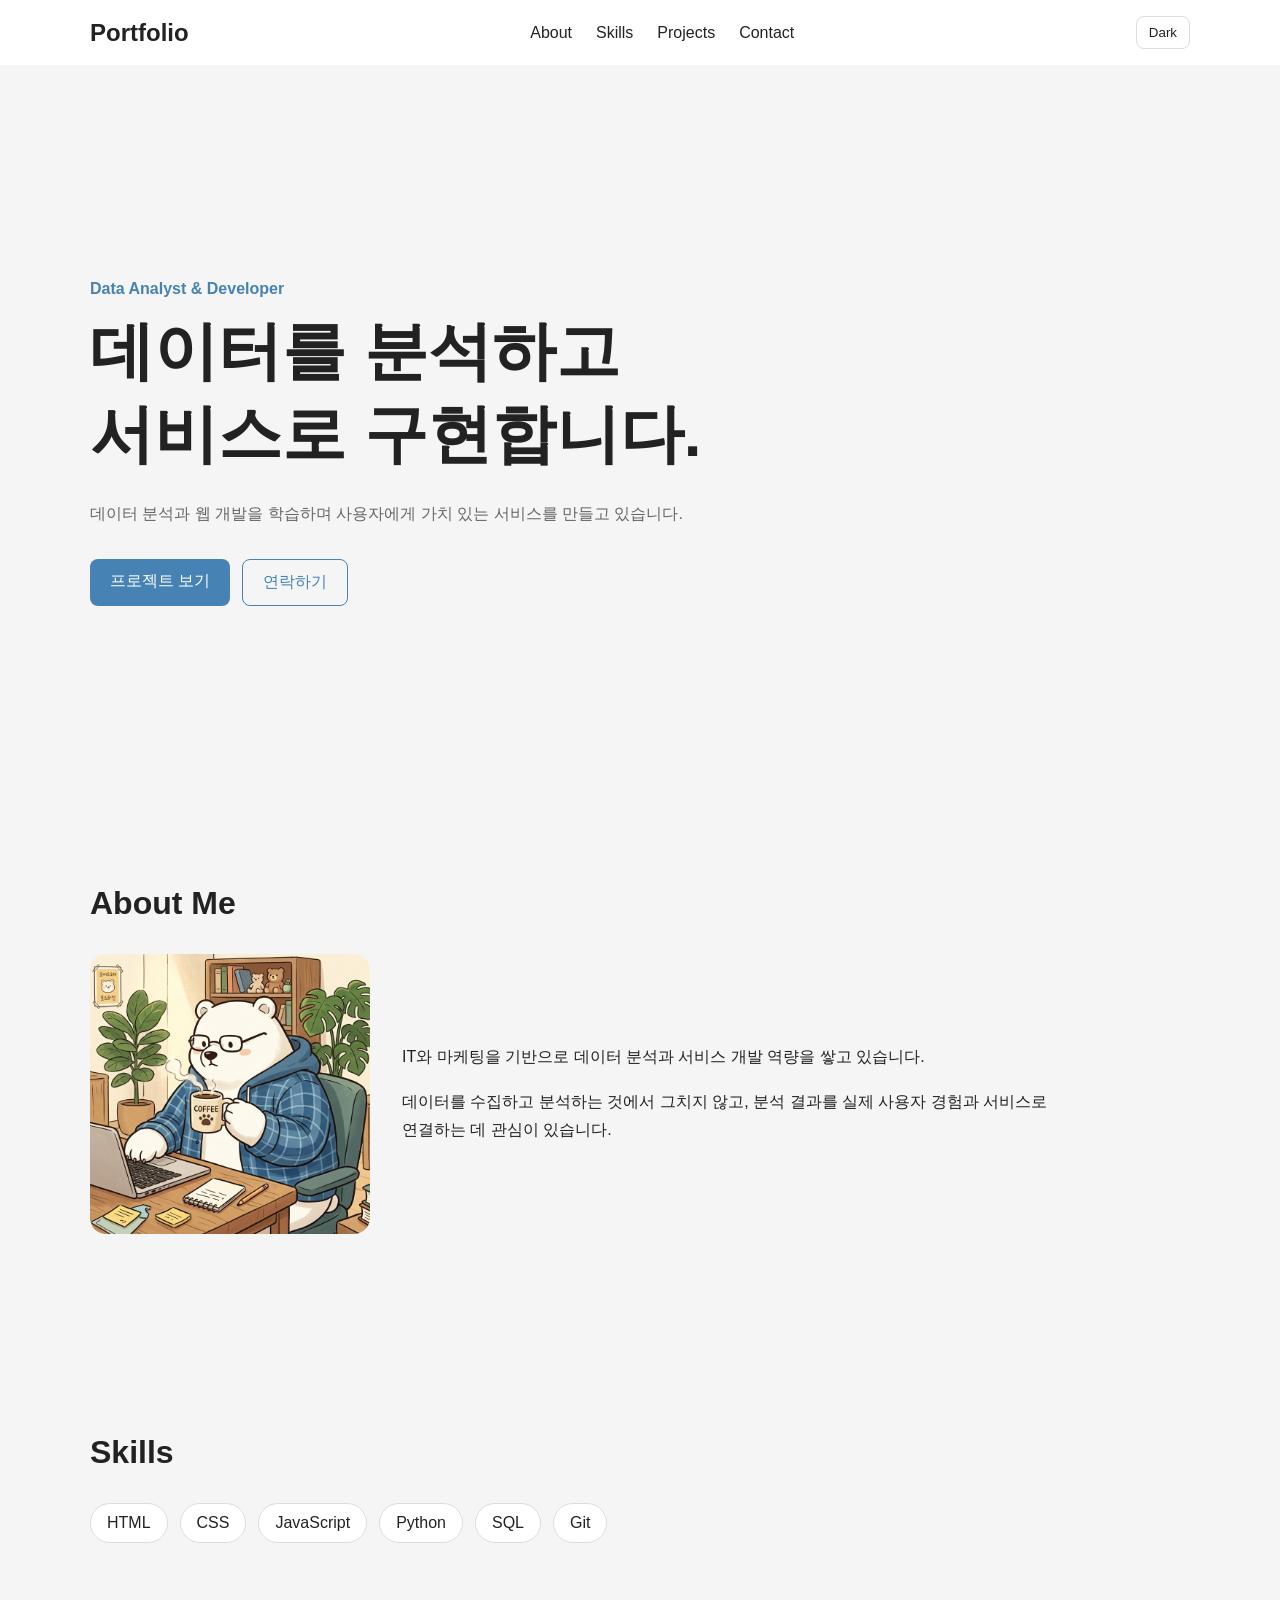
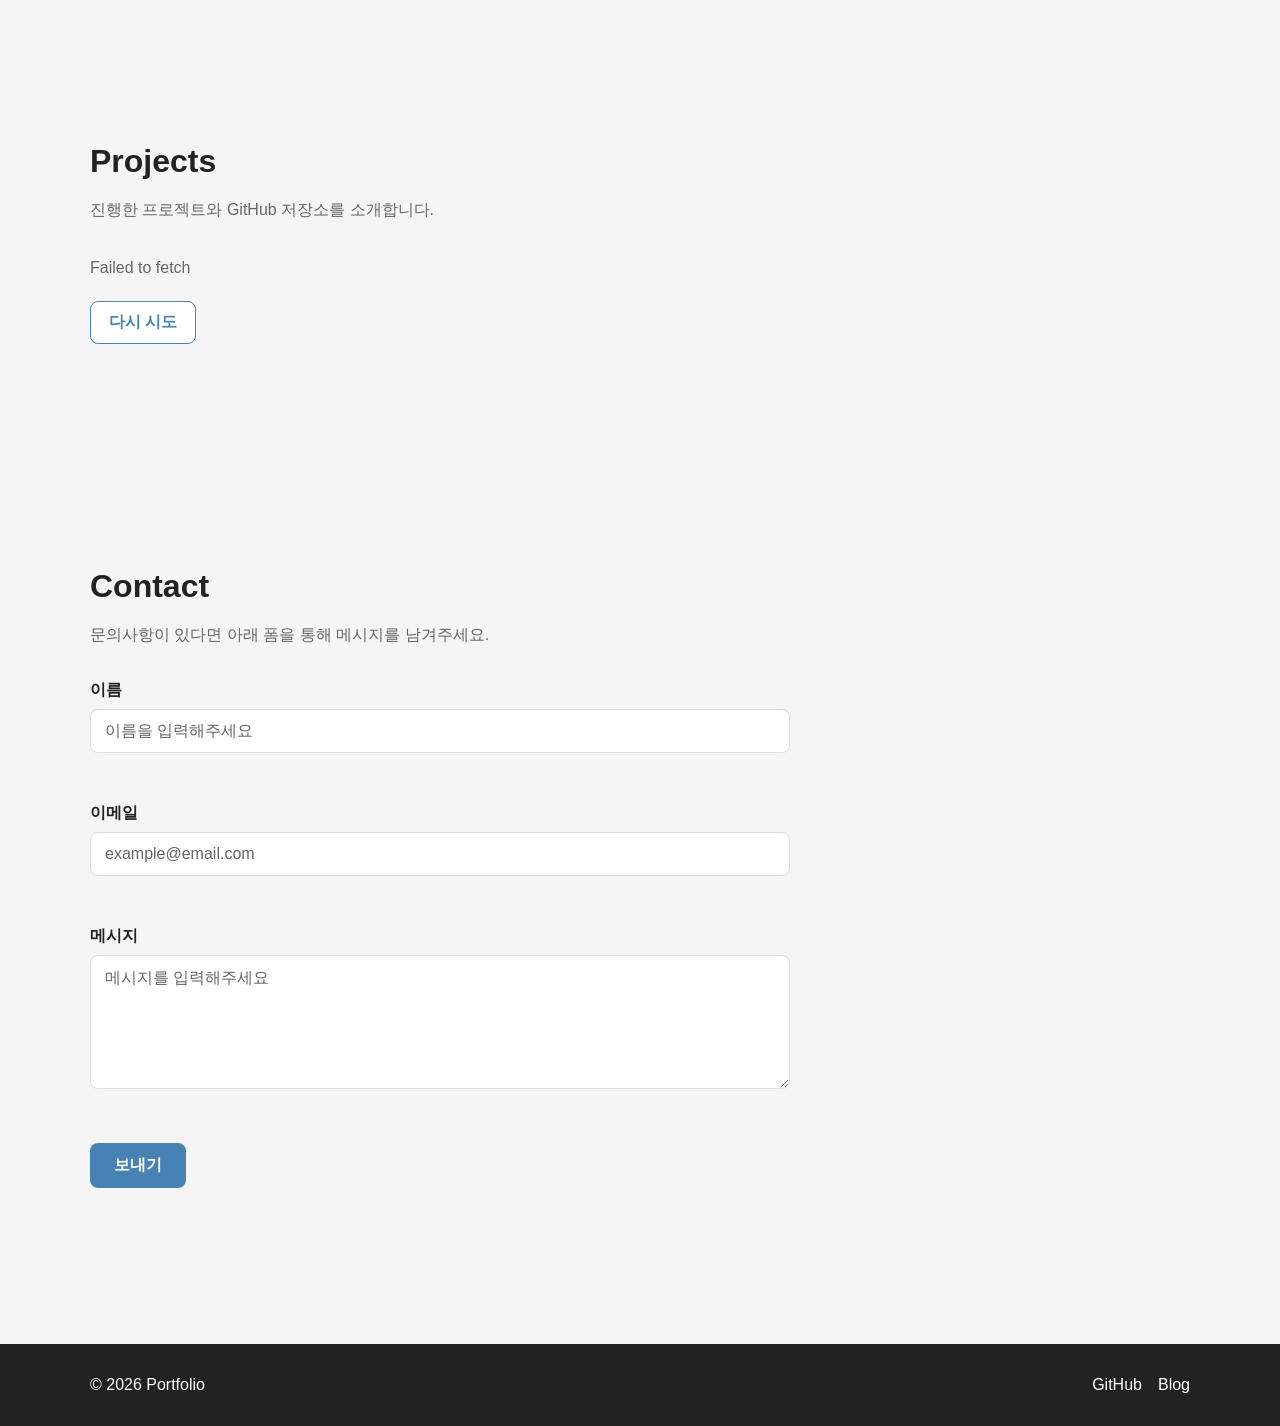
==== index.html @ 9d6a9da7 "Complete responsive portfolio website" ====
<!DOCTYPE html>
<html lang="ko">

<head>
  <meta charset="UTF-8">

  <meta
    name="viewport"
    content="width=device-width, initial-scale=1.0"
  >

  <title>Portfolio</title>

  <link rel="stylesheet" href="./css/style.css">

  <script src="./js/script.js" defer></script>
</head>

<body>

  <header class="header">

    <nav class="navbar">

      <a href="#hero" class="logo">
        Portfolio
      </a>

      <ul class="nav-menu">

        <li>
          <a href="#about" class="nav-link">
            About
          </a>
        </li>

        <li>
          <a href="#skills" class="nav-link">
            Skills
          </a>
        </li>

        <li>
          <a href="#projects" class="nav-link">
            Projects
          </a>
        </li>

        <li>
          <a href="#contact" class="nav-link">
            Contact
          </a>
        </li>

      </ul>

      <div class="nav-actions">

        <button
          type="button"
          class="theme-button"
          aria-label="다크 모드 전환"
        >
          Dark
        </button>

        <button
          type="button"
          class="hamburger-button"
          aria-label="메뉴 열기"
          aria-expanded="false"
        >
          ☰
        </button>

      </div>

    </nav>

  </header>


  <main>

    <section
      id="hero"
      class="hero"
    >

      <div class="hero-content">

        <p class="hero-subtitle">
          Data Analyst & Developer
        </p>

        <h1>
          데이터를 분석하고<br>
          서비스로 구현합니다.
        </h1>

        <p class="hero-description">
          데이터 분석과 웹 개발을 학습하며
          사용자에게 가치 있는 서비스를 만들고 있습니다.
        </p>

        <div class="hero-buttons">

          <a
            href="#projects"
            class="button primary-button"
          >
            프로젝트 보기
          </a>

          <a
            href="#contact"
            class="button secondary-button"
          >
            연락하기
          </a>

        </div>

      </div>

    </section>


    <section
      id="about"
      class="section reveal"
    >

      <div class="section-container">

        <h2>About Me</h2>

        <div class="about-content">

          <img
            src="./images/profile.png"
            alt="포트폴리오 작성자 프로필 사진"
            class="profile-image"
          >

          <div class="about-text">

            <p>
              IT와 마케팅을 기반으로 데이터 분석과
              서비스 개발 역량을 쌓고 있습니다.
            </p>

            <p>
              데이터를 수집하고 분석하는 것에서 그치지 않고,
              분석 결과를 실제 사용자 경험과 서비스로 연결하는 데
              관심이 있습니다.
            </p>

          </div>

        </div>

      </div>

    </section>


    <section
      id="skills"
      class="section reveal"
    >

      <div class="section-container">

        <h2>Skills</h2>

        <ul class="skills-list">

          <li class="skill-item">HTML</li>
          <li class="skill-item">CSS</li>
          <li class="skill-item">JavaScript</li>
          <li class="skill-item">Python</li>
          <li class="skill-item">SQL</li>
          <li class="skill-item">Git</li>

        </ul>

      </div>

    </section>


    <section
      id="projects"
      class="section reveal"
    >

      <div class="section-container">

        <h2>Projects</h2>

        <p class="section-description">
          진행한 프로젝트와 GitHub 저장소를 소개합니다.
        </p>

        <p
          id="projects-status"
          class="projects-status"
          aria-live="polite"
        ></p>

        <button
          type="button"
          id="retry-button"
          class="retry-button"
          hidden
        >
          다시 시도
        </button>

        <div
          id="projects-grid"
          class="projects-grid"
        ></div>

      </div>

    </section>


    <section
      id="contact"
      class="section reveal"
    >

      <div class="section-container">

        <h2>Contact</h2>

        <p class="section-description">
          문의사항이 있다면 아래 폼을 통해 메시지를 남겨주세요.
        </p>

        <form
          id="contact-form"
          class="contact-form"
          novalidate
        >

          <div class="form-group">

            <label for="name">
              이름
            </label>

            <input
              type="text"
              id="name"
              name="name"
              placeholder="이름을 입력해주세요"
              required
              aria-describedby="name-error"
            >

            <p
              id="name-error"
              class="error-message"
              aria-live="polite"
            ></p>

          </div>


          <div class="form-group">

            <label for="email">
              이메일
            </label>

            <input
              type="email"
              id="email"
              name="email"
              placeholder="example@email.com"
              required
              aria-describedby="email-error"
            >

            <p
              id="email-error"
              class="error-message"
              aria-live="polite"
            ></p>

          </div>


          <div class="form-group">

            <label for="message">
              메시지
            </label>

            <textarea
              id="message"
              name="message"
              rows="6"
              placeholder="메시지를 입력해주세요"
              required
              aria-describedby="message-error"
            ></textarea>

            <p
              id="message-error"
              class="error-message"
              aria-live="polite"
            ></p>

          </div>


          <button
            type="submit"
            class="submit-button"
          >
            보내기
          </button>

          <p
            id="form-success"
            class="success-message"
            aria-live="polite"
          ></p>

        </form>

      </div>

    </section>

  </main>


  <footer class="footer">

    <div class="footer-container">

      <p>
        © 2026 Portfolio
      </p>

      <ul class="social-links">

        <li>
          <a
            href="https://github.com/aromadsh"
            target="_blank"
            rel="noopener noreferrer"
          >
            GitHub
          </a>
        </li>

        <li>
          <a
            href="https://aromadsh.github.io/CoBa/"
            target="_blank"
            rel="noopener noreferrer"
          >
            Blog
          </a>
        </li>

      </ul>

    </div>

  </footer>


  <button
    type="button"
    id="scroll-top-button"
    class="scroll-top-button"
    aria-label="페이지 맨 위로 이동"
  >
    ↑
  </button>

</body>

</html>
---- css/style.css ----
:root {
  --color-background: #f5f5f5;
  --color-surface: #ffffff;
  --color-text: #222222;
  --color-text-muted: #666666;

  --color-primary: steelblue;
  --color-border: #dddddd;

  --color-error: crimson;
  --color-success: seagreen;

  --color-footer: #222222;
  --color-footer-text: #ffffff;

  --color-header-scrolled: #eaf1f7;

  --font-family: Arial, sans-serif;

  --max-width: 1100px;

  --radius-small: 8px;
  --radius-medium: 16px;

  --spacing-small: 12px;
  --spacing-medium: 24px;
  --spacing-large: 32px;

  --transition-speed: 0.2s;
}


[data-theme="dark"] {
  --color-background: #121212;
  --color-surface: #1e1e1e;
  --color-text: #f5f5f5;
  --color-text-muted: #b5b5b5;

  --color-primary: #7cb7e8;
  --color-border: #444444;

  --color-footer: #0b0b0b;
  --color-footer-text: #f5f5f5;

  --color-header-scrolled: #181818;
}


* {
  box-sizing: border-box;
}


html {
  scroll-behavior: smooth;
}


body {
  margin: 0;

  background-color: var(--color-background);
  color: var(--color-text);

  font-family: var(--font-family);

  transition:
    background-color var(--transition-speed) ease,
    color var(--transition-speed) ease;
}


/* Header */

.header {
  position: sticky;
  top: 0;
  z-index: 1000;

  width: 100%;

  padding: 16px 20px;

  background-color: var(--color-surface);

  transition:
    background-color var(--transition-speed) ease,
    box-shadow var(--transition-speed) ease;
}


.header.scrolled {
  background-color: var(--color-header-scrolled);

  box-shadow:
    0 4px 16px rgba(0, 0, 0, 0.08);
}


.navbar {
  display: flex;
  justify-content: space-between;
  align-items: center;

  max-width: var(--max-width);

  margin: 0 auto;
}


.logo {
  color: var(--color-text);

  font-size: 24px;
  font-weight: bold;

  text-decoration: none;
}


.nav-menu {
  display: none;

  margin: 0;
  padding: 0;

  list-style: none;
}


.nav-menu.active {
  position: absolute;

  top: 100%;
  left: 20px;
  right: 20px;

  display: flex;
  flex-direction: column;

  gap: 16px;

  padding: 20px;

  border: 1px solid var(--color-border);
  border-radius: var(--radius-small);

  background-color: var(--color-surface);

  box-shadow:
    0 8px 20px rgba(0, 0, 0, 0.1);
}


.nav-link {
  color: var(--color-text);

  text-decoration: none;
}


.nav-actions {
  display: flex;
  align-items: center;

  gap: var(--spacing-small);
}


.theme-button,
.hamburger-button {
  padding: 8px 12px;

  border: 1px solid var(--color-border);
  border-radius: var(--radius-small);

  background-color: var(--color-surface);
  color: var(--color-text);

  cursor: pointer;
}


/* Hero */

.hero {
  min-height: 80vh;

  padding: 100px 20px 80px;

  display: flex;
  align-items: center;
}


.hero-content {
  width: 100%;
  max-width: var(--max-width);

  margin: 0 auto;
}


.hero-subtitle {
  margin-bottom: var(--spacing-small);

  color: var(--color-primary);

  font-size: 16px;
  font-weight: bold;
}


.hero h1 {
  margin: 0;

  font-size: 40px;
  line-height: 1.3;
}


.hero-description {
  max-width: 600px;

  margin-top: var(--spacing-medium);

  color: var(--color-text-muted);

  line-height: 1.7;
}


.hero-buttons {
  display: flex;
  flex-wrap: wrap;

  gap: var(--spacing-small);

  margin-top: var(--spacing-large);
}


.button {
  display: inline-block;

  padding: 12px 20px;

  border-radius: var(--radius-small);

  text-decoration: none;

  transition:
    transform var(--transition-speed) ease;
}


.button:hover {
  transform: translateY(-2px);
}


.primary-button {
  background-color: var(--color-primary);

  color: #ffffff;
}


.secondary-button {
  border: 1px solid var(--color-primary);

  color: var(--color-primary);
}


/* Common Section */

.section {
  padding: 80px 20px;
}


.section-container {
  width: 100%;
  max-width: var(--max-width);

  margin: 0 auto;
}


.section h2 {
  margin-top: 0;
  margin-bottom: var(--spacing-large);

  font-size: 32px;
}


.section-description {
  margin-top: -16px;
  margin-bottom: var(--spacing-large);

  color: var(--color-text-muted);

  line-height: 1.7;
}


/* Scroll Animation */

.reveal {
  opacity: 0;

  transform:
    translateY(30px);

  transition:
    opacity 0.6s ease,
    transform 0.6s ease;
}


.reveal.visible {
  opacity: 1;

  transform:
    translateY(0);
}


/* About */

.about-content {
  display: flex;
  flex-direction: column;

  gap: var(--spacing-large);
}


.profile-image {
  width: 100%;
  max-width: 280px;

  aspect-ratio: 1 / 1;

  object-fit: cover;

  border-radius: var(--radius-medium);
}


.about-text {
  max-width: 650px;

  line-height: 1.8;
}


/* Skills */

.skills-list {
  display: flex;
  flex-wrap: wrap;

  gap: var(--spacing-small);

  margin: 0;
  padding: 0;

  list-style: none;
}


.skill-item {
  padding: 10px 16px;

  border: 1px solid var(--color-border);
  border-radius: 20px;

  background-color: var(--color-surface);
}


/* Projects */

.projects-status {
  margin-bottom: 20px;

  color: var(--color-text-muted);

  line-height: 1.6;
}


.retry-button {
  margin-bottom: var(--spacing-medium);

  padding: 10px 18px;

  border: 1px solid var(--color-primary);
  border-radius: var(--radius-small);

  background-color: var(--color-surface);
  color: var(--color-primary);

  font: inherit;
  font-weight: bold;

  cursor: pointer;

  transition:
    background-color var(--transition-speed) ease,
    color var(--transition-speed) ease;
}


.retry-button:hover {
  background-color: var(--color-primary);
  color: #ffffff;
}


.projects-grid {
  display: grid;

  grid-template-columns:
    repeat(auto-fit, minmax(250px, 1fr));

  gap: var(--spacing-medium);
}


.project-card {
  display: flex;
  flex-direction: column;

  padding: var(--spacing-medium);

  border-radius: var(--radius-medium);

  background-color: var(--color-surface);

  box-shadow:
    0 4px 16px rgba(0, 0, 0, 0.08);

  transition:
    transform var(--transition-speed) ease,
    box-shadow var(--transition-speed) ease,
    background-color var(--transition-speed) ease;
}


.project-card:hover {
  transform: translateY(-4px);

  box-shadow:
    0 8px 24px rgba(0, 0, 0, 0.12);
}


.project-card h3 {
  margin-top: 0;
  margin-bottom: 16px;
}


.project-card p {
  line-height: 1.7;
}


.project-description {
  color: var(--color-text-muted);
}


.project-meta {
  display: flex;
  flex-wrap: wrap;

  gap: 12px;

  margin-top: auto;
  margin-bottom: 16px;

  color: var(--color-text-muted);

  font-size: 14px;
}


.project-link {
  display: inline-block;

  margin-top: 8px;

  color: var(--color-primary);

  font-weight: bold;

  text-decoration: none;
}


/* Contact */

.contact-form {
  max-width: 700px;
}


.form-group {
  margin-bottom: var(--spacing-medium);
}


.form-group label {
  display: block;

  margin-bottom: 8px;

  font-weight: bold;
}


.form-group input,
.form-group textarea {
  width: 100%;

  padding: 12px 14px;

  border: 1px solid var(--color-border);
  border-radius: var(--radius-small);

  background-color: var(--color-surface);
  color: var(--color-text);

  font: inherit;
}


.form-group input::placeholder,
.form-group textarea::placeholder {
  color: var(--color-text-muted);
}


.form-group textarea {
  resize: vertical;
}


.form-group input:focus,
.form-group textarea:focus {
  outline:
    2px solid var(--color-primary);

  border-color: var(--color-primary);
}


.form-group input.input-error,
.form-group textarea.input-error {
  border-color: var(--color-error);
}


.form-group input.input-error:focus,
.form-group textarea.input-error:focus {
  outline-color: var(--color-error);

  border-color: var(--color-error);
}


.error-message {
  min-height: 20px;

  margin: 6px 0 0;

  color: var(--color-error);

  font-size: 14px;
}


.success-message {
  min-height: 24px;

  margin-top: 16px;

  color: var(--color-success);

  font-weight: bold;
}


.submit-button {
  padding: 12px 24px;

  border: none;
  border-radius: var(--radius-small);

  background-color: var(--color-primary);
  color: #ffffff;

  font: inherit;
  font-weight: bold;

  cursor: pointer;

  transition:
    transform var(--transition-speed) ease,
    opacity var(--transition-speed) ease;
}


.submit-button:hover {
  transform: translateY(-2px);

  opacity: 0.9;
}


/* Footer */

.footer {
  padding: 32px 20px;

  background-color: var(--color-footer);
  color: var(--color-footer-text);
}


.footer-container {
  max-width: var(--max-width);

  margin: 0 auto;

  display: flex;
  flex-direction: column;

  gap: 16px;
}


.footer p {
  margin: 0;
}


.social-links {
  display: flex;

  gap: 16px;

  margin: 0;
  padding: 0;

  list-style: none;
}


.social-links a {
  color: var(--color-footer-text);

  text-decoration: none;
}


.social-links a:hover {
  text-decoration: underline;
}


/* Scroll Top */

.scroll-top-button {
  position: fixed;

  right: 20px;
  bottom: 20px;

  width: 48px;
  height: 48px;

  border: none;
  border-radius: 50%;

  background-color: var(--color-primary);
  color: #ffffff;

  font-size: 20px;

  cursor: pointer;

  opacity: 0;
  visibility: hidden;

  transform:
    translateY(10px);

  transition:
    opacity var(--transition-speed) ease,
    visibility var(--transition-speed) ease,
    transform var(--transition-speed) ease;
}


.scroll-top-button.show {
  opacity: 1;
  visibility: visible;

  transform:
    translateY(0);
}


/* Tablet */

@media (min-width: 768px) {

  .nav-menu {
    display: flex;

    gap: var(--spacing-medium);
  }


  .nav-menu.active {
    position: static;

    flex-direction: row;

    padding: 0;

    border: none;

    box-shadow: none;
  }


  .hamburger-button {
    display: none;
  }


  .about-content {
    flex-direction: row;
    align-items: center;
  }


  .hero h1 {
    font-size: 52px;
  }


  .footer-container {
    flex-direction: row;
    justify-content: space-between;
    align-items: center;
  }
}


/* Desktop */

@media (min-width: 1024px) {

  .hero h1 {
    font-size: 64px;
  }


  .section {
    padding-top: 100px;
    padding-bottom: 100px;
  }
}
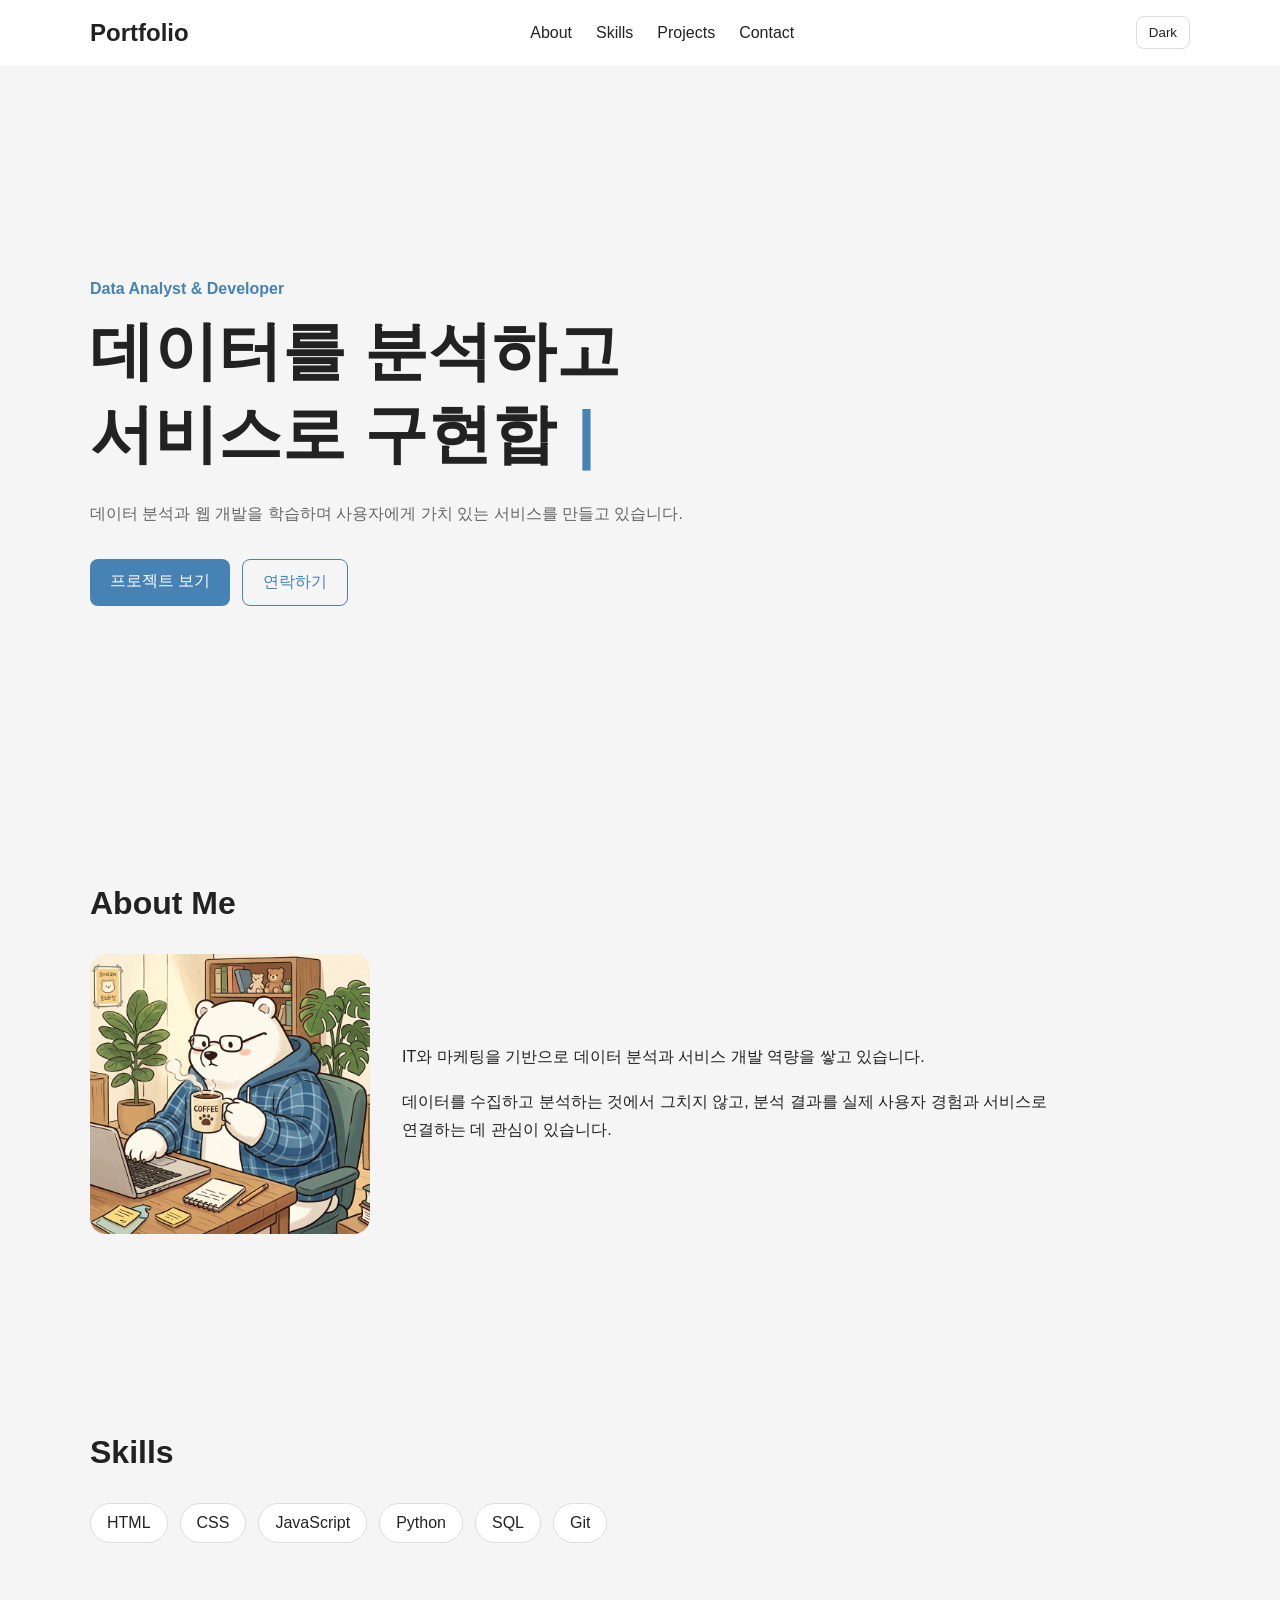
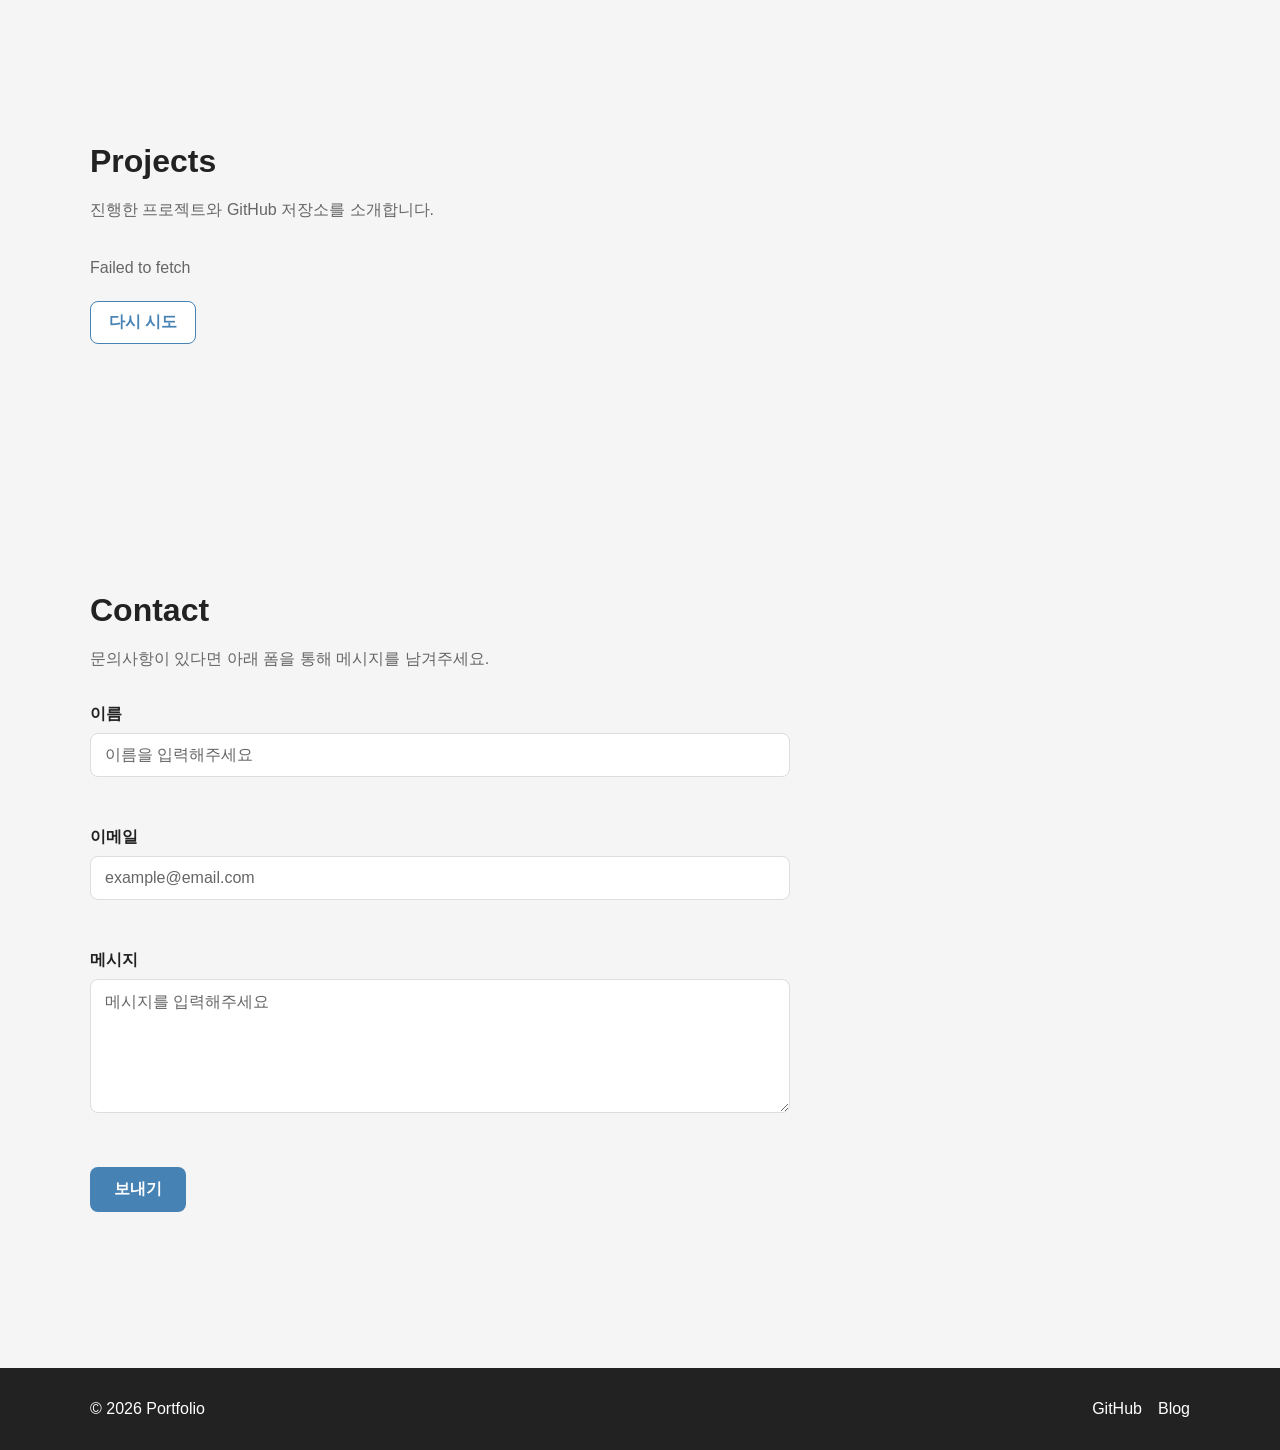
==== commit 58f2e7c5: "feat: scroll, header, contact error" ====
--- a/index.html
+++ b/index.html
@@ -93,9 +93,21 @@
           Data Analyst & Developer
         </p>
 
-        <h1>
-          데이터를 분석하고<br>
-          서비스로 구현합니다.
+        <h1
+          class="hero-title"
+          aria-label="데이터를 분석하고 서비스로 구현합니다."
+        >
+          <span
+            id="typing-text"
+            aria-hidden="true"
+          ></span>
+
+          <span
+            class="typing-cursor"
+            aria-hidden="true"
+          >
+            |
+          </span>
         </h1>
 
         <p class="hero-description">
@@ -219,6 +231,12 @@
         </button>
 
         <div
+          id="project-filters"
+          class="project-filters"
+          aria-label="프로젝트 언어 필터"
+        ></div>
+
+        <div
           id="projects-grid"
           class="projects-grid"
         ></div>
@@ -363,7 +381,7 @@
 
         <li>
           <a
-            href="https://aromadsh.github.io/CoBa/"
+            href="YOUR_BLOG_URL"
             target="_blank"
             rel="noopener noreferrer"
           >
--- a/css/style.css
+++ b/css/style.css
@@ -90,7 +90,8 @@
 
 
 .header.scrolled {
-  background-color: var(--color-header-scrolled);
+  background-color:
+    var(--color-header-scrolled);
 
   box-shadow:
     0 4px 16px rgba(0, 0, 0, 0.08);
@@ -219,6 +220,43 @@
 }
 
 
+.hero-title {
+  min-height: 104px;
+}
+
+
+#typing-text {
+  white-space: pre-line;
+}
+
+
+.typing-cursor {
+  display: inline-block;
+
+  margin-left: 4px;
+
+  color: var(--color-primary);
+
+  animation:
+    cursor-blink 0.8s infinite;
+}
+
+
+@keyframes cursor-blink {
+
+  0%,
+  50% {
+    opacity: 1;
+  }
+
+  51%,
+  100% {
+    opacity: 0;
+  }
+
+}
+
+
 .hero-description {
   max-width: 600px;
 
@@ -416,6 +454,51 @@
 
 
 .retry-button:hover {
+  background-color: var(--color-primary);
+  color: #ffffff;
+}
+
+
+.project-filters {
+  display: flex;
+  flex-wrap: wrap;
+
+  gap: 10px;
+
+  margin-bottom: var(--spacing-medium);
+}
+
+
+.filter-button {
+  padding: 8px 14px;
+
+  border: 1px solid var(--color-border);
+  border-radius: 20px;
+
+  background-color: var(--color-surface);
+  color: var(--color-text);
+
+  font: inherit;
+
+  cursor: pointer;
+
+  transition:
+    background-color var(--transition-speed) ease,
+    color var(--transition-speed) ease,
+    border-color var(--transition-speed) ease;
+}
+
+
+.filter-button:hover {
+  border-color: var(--color-primary);
+
+  color: var(--color-primary);
+}
+
+
+.filter-button.active {
+  border-color: var(--color-primary);
+
   background-color: var(--color-primary);
   color: #ffffff;
 }
@@ -757,6 +840,11 @@
   }
 
 
+  .hero-title {
+    min-height: 136px;
+  }
+
+
   .footer-container {
     flex-direction: row;
     justify-content: space-between;
@@ -774,6 +862,11 @@
   }
 
 
+  .hero-title {
+    min-height: 166px;
+  }
+
+
   .section {
     padding-top: 100px;
     padding-bottom: 100px;
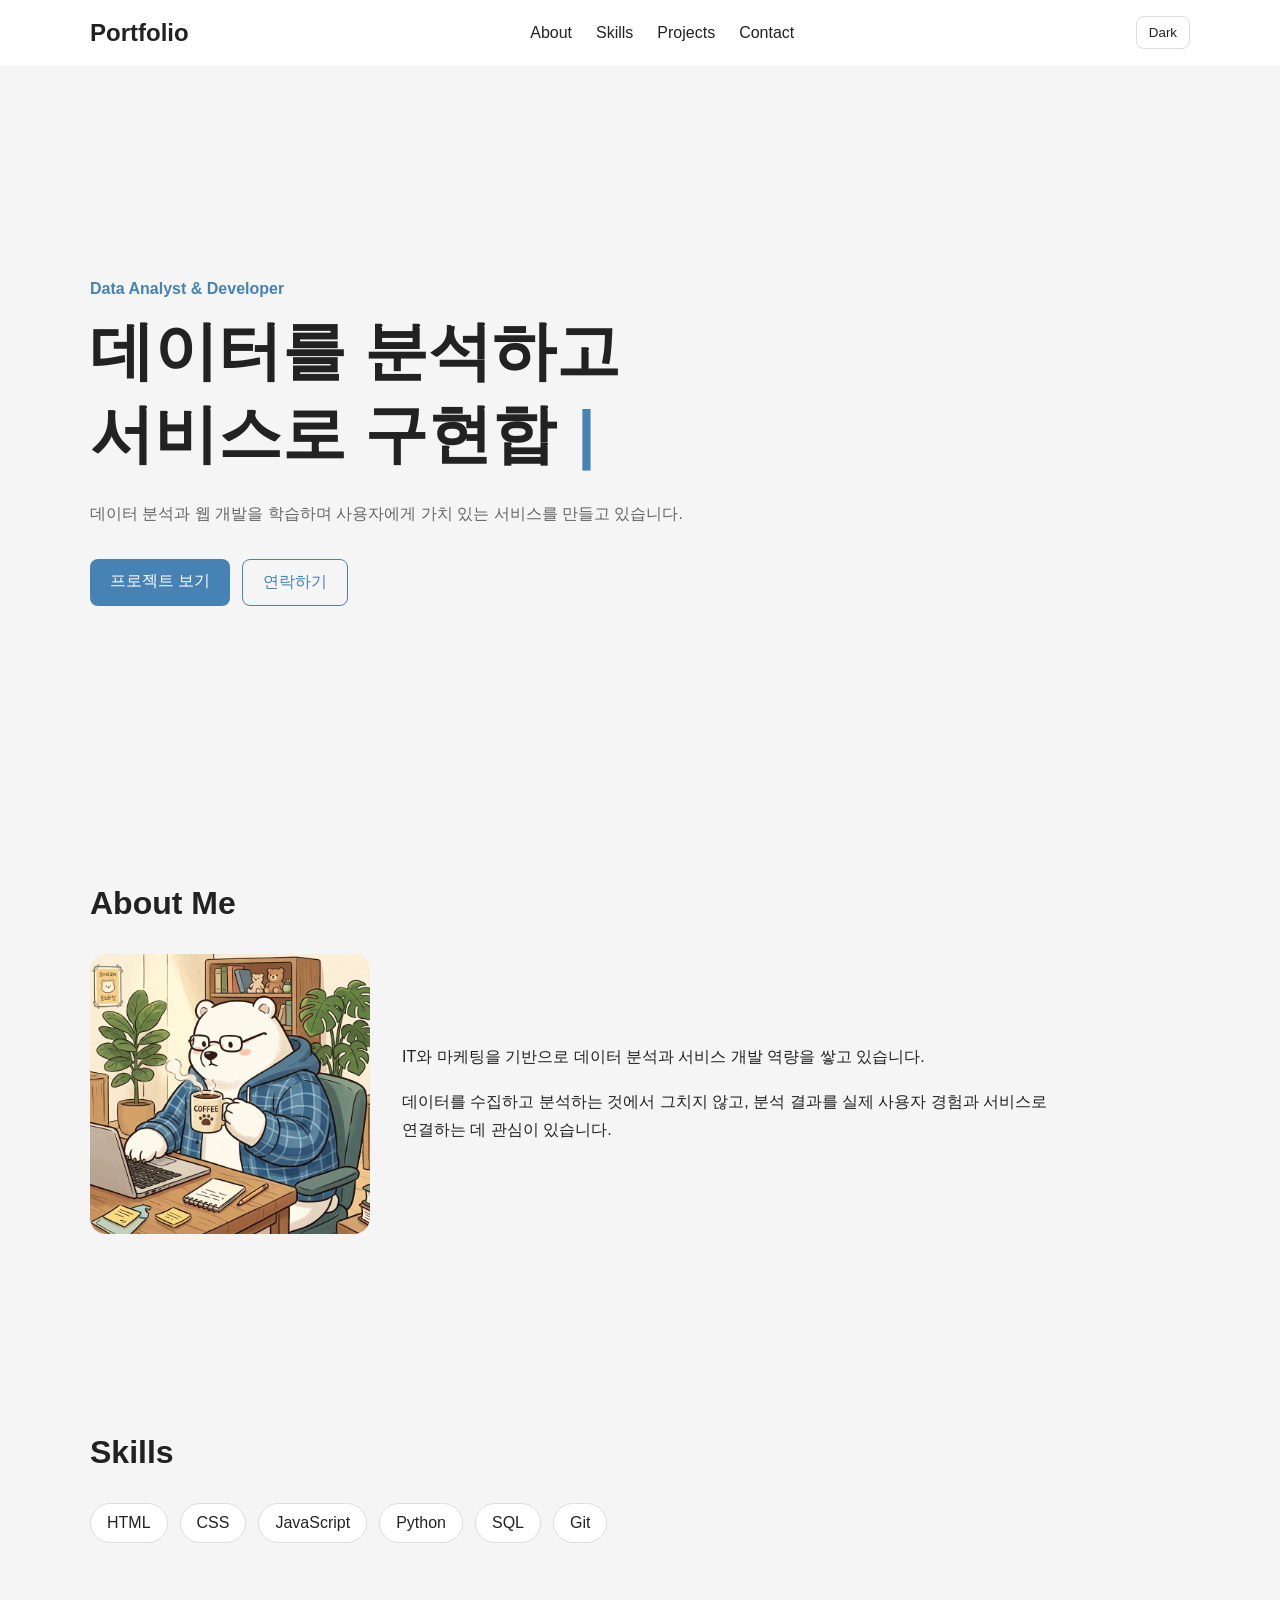
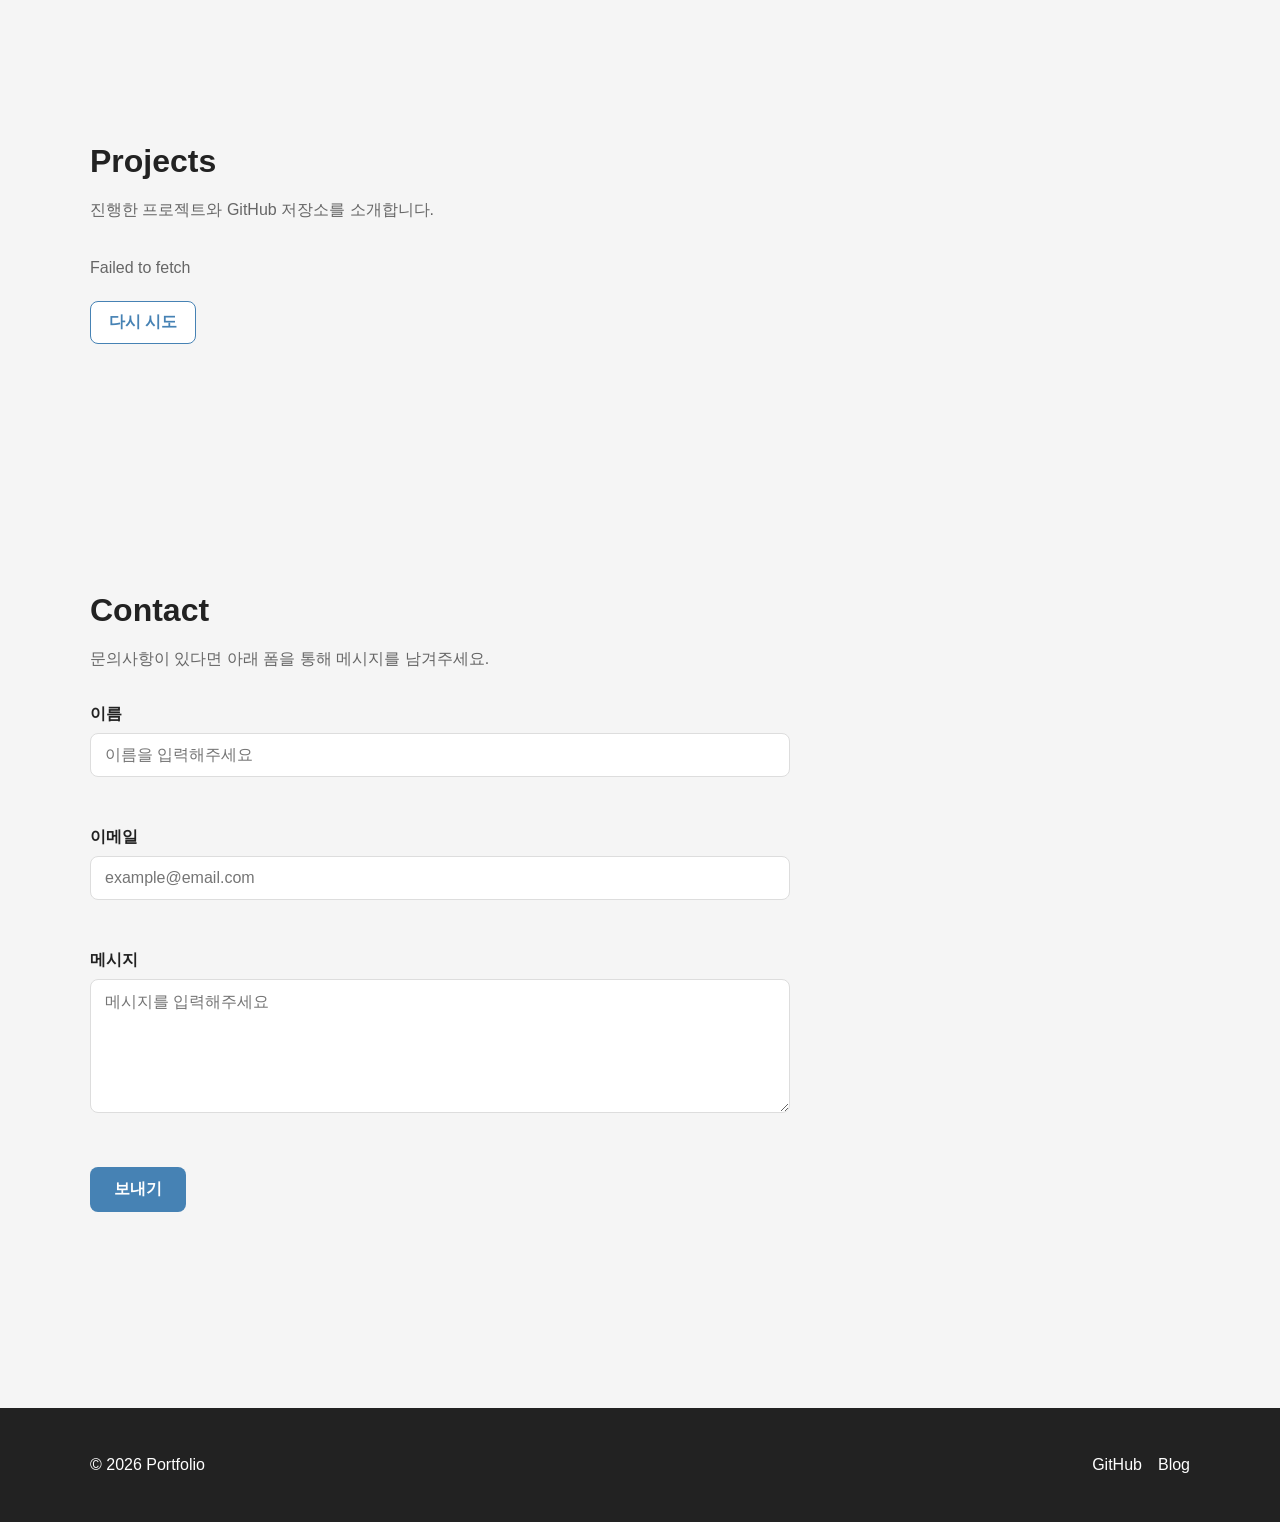
==== commit f651c091: "feat: Add EmailJS contact form" ====
--- a/index.html
+++ b/index.html
@@ -59,7 +59,7 @@
         <button
           type="button"
           class="theme-button"
-          aria-label="다크 모드 전환"
+          aria-label="다크 모드로 전환"
         >
           Dark
         </button>
@@ -339,6 +339,7 @@
 
           <button
             type="submit"
+            id="submit-button"
             class="submit-button"
           >
             보내기
@@ -347,6 +348,12 @@
           <p
             id="form-success"
             class="success-message"
+            aria-live="polite"
+          ></p>
+
+          <p
+            id="form-submit-error"
+            class="submit-error-message"
             aria-live="polite"
           ></p>
 
--- a/css/style.css
+++ b/css/style.css
@@ -3,29 +3,20 @@
   --color-surface: #ffffff;
   --color-text: #222222;
   --color-text-muted: #666666;
-
   --color-primary: steelblue;
   --color-border: #dddddd;
-
   --color-error: crimson;
   --color-success: seagreen;
-
   --color-footer: #222222;
   --color-footer-text: #ffffff;
-
   --color-header-scrolled: #eaf1f7;
-
   --font-family: Arial, sans-serif;
-
   --max-width: 1100px;
-
   --radius-small: 8px;
   --radius-medium: 16px;
-
   --spacing-small: 12px;
   --spacing-medium: 24px;
   --spacing-large: 32px;
-
   --transition-speed: 0.2s;
 }
 
@@ -35,14 +26,28 @@
   --color-surface: #1e1e1e;
   --color-text: #f5f5f5;
   --color-text-muted: #b5b5b5;
-
   --color-primary: #7cb7e8;
   --color-border: #444444;
-
   --color-footer: #0b0b0b;
   --color-footer-text: #f5f5f5;
-
   --color-header-scrolled: #181818;
+}
+
+
+@media (prefers-color-scheme: dark) {
+
+  :root:not([data-theme]) {
+    --color-background: #121212;
+    --color-surface: #1e1e1e;
+    --color-text: #f5f5f5;
+    --color-text-muted: #b5b5b5;
+    --color-primary: #7cb7e8;
+    --color-border: #444444;
+    --color-footer: #0b0b0b;
+    --color-footer-text: #f5f5f5;
+    --color-header-scrolled: #181818;
+  }
+
 }
 
 
@@ -90,8 +95,7 @@
 
 
 .header.scrolled {
-  background-color:
-    var(--color-header-scrolled);
+  background-color: var(--color-header-scrolled);
 
   box-shadow:
     0 4px 16px rgba(0, 0, 0, 0.08);
@@ -311,7 +315,7 @@
 }
 
 
-/* Common Section */
+/* Common */
 
 .section {
   padding: 80px 20px;
@@ -349,8 +353,7 @@
 .reveal {
   opacity: 0;
 
-  transform:
-    translateY(30px);
+  transform: translateY(30px);
 
   transition:
     opacity 0.6s ease,
@@ -361,8 +364,7 @@
 .reveal.visible {
   opacity: 1;
 
-  transform:
-    translateY(0);
+  transform: translateY(0);
 }
 
 
@@ -446,64 +448,42 @@
   font-weight: bold;
 
   cursor: pointer;
-
-  transition:
-    background-color var(--transition-speed) ease,
-    color var(--transition-speed) ease;
-}
-
-
-.retry-button:hover {
+}
+
+
+.project-filters {
+  display: flex;
+  flex-wrap: wrap;
+
+  gap: 10px;
+
+  margin-bottom: var(--spacing-medium);
+}
+
+
+.filter-button {
+  padding: 8px 14px;
+
+  border: 1px solid var(--color-border);
+  border-radius: 20px;
+
+  background-color: var(--color-surface);
+  color: var(--color-text);
+
+  font: inherit;
+
+  cursor: pointer;
+}
+
+
+.filter-button.active {
+  border-color: var(--color-primary);
+
   background-color: var(--color-primary);
   color: #ffffff;
 }
 
 
-.project-filters {
-  display: flex;
-  flex-wrap: wrap;
-
-  gap: 10px;
-
-  margin-bottom: var(--spacing-medium);
-}
-
-
-.filter-button {
-  padding: 8px 14px;
-
-  border: 1px solid var(--color-border);
-  border-radius: 20px;
-
-  background-color: var(--color-surface);
-  color: var(--color-text);
-
-  font: inherit;
-
-  cursor: pointer;
-
-  transition:
-    background-color var(--transition-speed) ease,
-    color var(--transition-speed) ease,
-    border-color var(--transition-speed) ease;
-}
-
-
-.filter-button:hover {
-  border-color: var(--color-primary);
-
-  color: var(--color-primary);
-}
-
-
-.filter-button.active {
-  border-color: var(--color-primary);
-
-  background-color: var(--color-primary);
-  color: #ffffff;
-}
-
-
 .projects-grid {
   display: grid;
 
@@ -529,8 +509,7 @@
 
   transition:
     transform var(--transition-speed) ease,
-    box-shadow var(--transition-speed) ease,
-    background-color var(--transition-speed) ease;
+    box-shadow var(--transition-speed) ease;
 }
 
 
@@ -542,17 +521,6 @@
 }
 
 
-.project-card h3 {
-  margin-top: 0;
-  margin-bottom: 16px;
-}
-
-
-.project-card p {
-  line-height: 1.7;
-}
-
-
 .project-description {
   color: var(--color-text-muted);
 }
@@ -574,10 +542,6 @@
 
 
 .project-link {
-  display: inline-block;
-
-  margin-top: 8px;
-
   color: var(--color-primary);
 
   font-weight: bold;
@@ -623,12 +587,6 @@
 }
 
 
-.form-group input::placeholder,
-.form-group textarea::placeholder {
-  color: var(--color-text-muted);
-}
-
-
 .form-group textarea {
   resize: vertical;
 }
@@ -636,8 +594,7 @@
 
 .form-group input:focus,
 .form-group textarea:focus {
-  outline:
-    2px solid var(--color-primary);
+  outline: 2px solid var(--color-primary);
 
   border-color: var(--color-primary);
 }
@@ -649,14 +606,6 @@
 }
 
 
-.form-group input.input-error:focus,
-.form-group textarea.input-error:focus {
-  outline-color: var(--color-error);
-
-  border-color: var(--color-error);
-}
-
-
 .error-message {
   min-height: 20px;
 
@@ -674,6 +623,17 @@
   margin-top: 16px;
 
   color: var(--color-success);
+
+  font-weight: bold;
+}
+
+
+.submit-error-message {
+  min-height: 24px;
+
+  margin-top: 8px;
+
+  color: var(--color-error);
 
   font-weight: bold;
 }
@@ -706,6 +666,15 @@
 }
 
 
+.submit-button:disabled {
+  opacity: 0.6;
+
+  cursor: not-allowed;
+
+  transform: none;
+}
+
+
 /* Footer */
 
 .footer {
@@ -728,11 +697,6 @@
 }
 
 
-.footer p {
-  margin: 0;
-}
-
-
 .social-links {
   display: flex;
 
@@ -752,11 +716,6 @@
 }
 
 
-.social-links a:hover {
-  text-decoration: underline;
-}
-
-
 /* Scroll Top */
 
 .scroll-top-button {
@@ -781,8 +740,7 @@
   opacity: 0;
   visibility: hidden;
 
-  transform:
-    translateY(10px);
+  transform: translateY(10px);
 
   transition:
     opacity var(--transition-speed) ease,
@@ -795,8 +753,7 @@
   opacity: 1;
   visibility: visible;
 
-  transform:
-    translateY(0);
+  transform: translateY(0);
 }
 
 
@@ -808,19 +765,6 @@
     display: flex;
 
     gap: var(--spacing-medium);
-  }
-
-
-  .nav-menu.active {
-    position: static;
-
-    flex-direction: row;
-
-    padding: 0;
-
-    border: none;
-
-    box-shadow: none;
   }
 
 
@@ -850,6 +794,7 @@
     justify-content: space-between;
     align-items: center;
   }
+
 }
 
 
@@ -871,4 +816,5 @@
     padding-top: 100px;
     padding-bottom: 100px;
   }
+
 }
